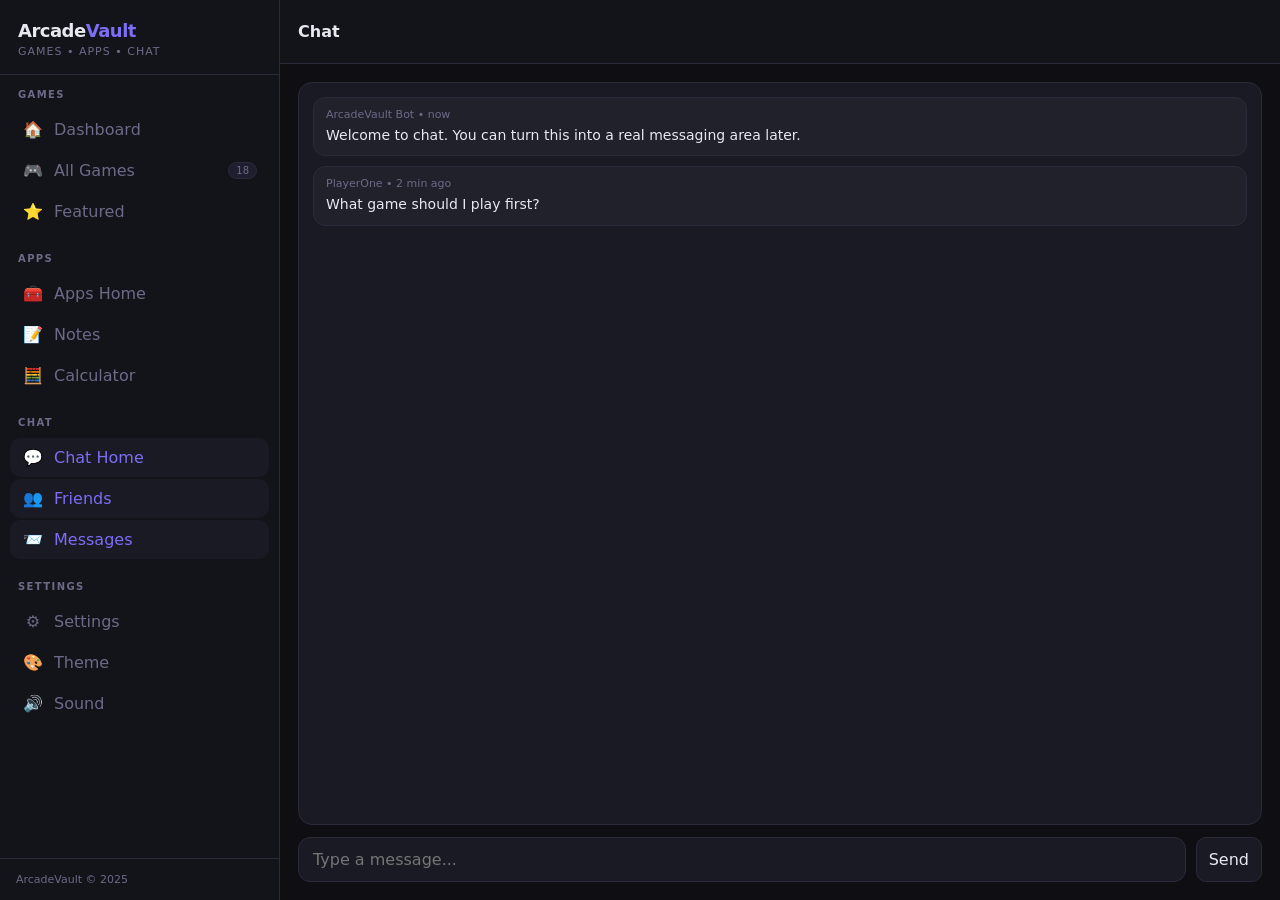
==== chat.html @ eb0f3deb "Add chat.html for chat functionality" ====
<!DOCTYPE html>
<html lang="en">
<head>
  <meta charset="UTF-8" />
  <meta name="viewport" content="width=device-width, initial-scale=1.0" />
  <title>ArcadeVault - Chat</title>
  <link rel="stylesheet" href="style.css" />
  <script src="script.js" defer></script>
</head>
<body>
  <nav class="sidebar" aria-label="Site navigation">
    <div class="brand">
      <h1>Arcade<span>Vault</span></h1>
      <p>Games • Apps • Chat</p>
    </div>

    <div class="sidebar-section">
      <div class="section-label">Games</div>
      <a class="nav-link" data-page="index" href="index.html"><span class="icon">🏠</span> Dashboard</a>
      <a class="nav-link" data-page="games" href="games.html"><span class="icon">🎮</span> All Games <span class="count">18</span></a>
      <a class="nav-link" data-page="games" href="games.html?filter=featured"><span class="icon">⭐</span> Featured</a>
    </div>

    <div class="sidebar-section">
      <div class="section-label">Apps</div>
      <a class="nav-link" data-page="apps" href="apps.html"><span class="icon">🧰</span> Apps Home</a>
      <a class="nav-link" data-page="apps" href="apps.html#notes"><span class="icon">📝</span> Notes</a>
      <a class="nav-link" data-page="apps" href="apps.html#calculator"><span class="icon">🧮</span> Calculator</a>
    </div>

    <div class="sidebar-section">
      <div class="section-label">Chat</div>
      <a class="nav-link active" data-page="chat" href="chat.html"><span class="icon">💬</span> Chat Home</a>
      <a class="nav-link" data-page="chat" href="chat.html#friends"><span class="icon">👥</span> Friends</a>
      <a class="nav-link" data-page="chat" href="chat.html#messages"><span class="icon">📨</span> Messages</a>
    </div>

    <div class="sidebar-section">
      <div class="section-label">Settings</div>
      <a class="nav-link" data-page="settings" href="settings.html"><span class="icon">⚙️</span> Settings</a>
      <a class="nav-link" data-page="settings" href="settings.html#theme"><span class="icon">🎨</span> Theme</a>
      <a class="nav-link" data-page="settings" href="settings.html#sound"><span class="icon">🔊</span> Sound</a>
    </div>

    <div class="sidebar-footer">ArcadeVault &copy; 2025</div>
  </nav>

  <main class="main">
    <div class="topbar">
      <div class="page-title">Chat</div>
    </div>

    <div class="content">
      <div class="chat-box" id="messages">
        <div class="messages" id="messagesList">
          <div class="message">
            <div class="meta">ArcadeVault Bot • now</div>
            <div class="text">Welcome to chat. You can turn this into a real messaging area later.</div>
          </div>
          <div class="message">
            <div class="meta">PlayerOne • 2 min ago</div>
            <div class="text">What game should I play first?</div>
          </div>
        </div>

        <div class="chat-compose">
          <input id="chatInput" type="text" placeholder="Type a message..." />
          <button class="btn" onclick="sendChat()">Send</button>
        </div>
      </div>

      <div class="section" id="friends" style="margin-top:24px;">
        <div class="section-head"><h2>Friends</h2></div>
        <div class="pills">
          <span class="pill">Nova</span>
          <span class="pill">Kai</span>
          <span class="pill">Milo</span>
          <span class="pill">Sky</span>
        </div>
      </div>
    </div>
  </main>
</body>
</html>
---- style.css ----
:root {
  --bg: #0f0f13;
  --panel: #13131a;
  --panel-2: #1a1a24;
  --panel-3: #202030;
  --border: #2a2a3a;
  --text: #e8e8f0;
  --muted: #6b6b88;
  --accent: #7c6ef5;
  --accent-2: #5ef5b8;
  --warn: #f5cc5e;
  --danger: #f56e5e;
  --shadow: 0 12px 32px rgba(0, 0, 0, 0.35);
}

* { box-sizing: border-box; margin: 0; padding: 0; }

html, body {
  height: 100%;
}

body {
  font-family: "Segoe UI", system-ui, sans-serif;
  background: var(--bg);
  color: var(--text);
  display: flex;
  min-height: 100vh;
  overflow: hidden;
}

a {
  color: inherit;
  text-decoration: none;
}

button, input, textarea, select {
  font: inherit;
}

.sidebar {
  width: 280px;
  min-width: 280px;
  background: var(--panel);
  border-right: 1px solid var(--border);
  display: flex;
  flex-direction: column;
  overflow-y: auto;
}

.brand {
  padding: 20px 18px 16px;
  border-bottom: 1px solid var(--border);
}

.brand h1 {
  font-size: 18px;
  font-weight: 800;
  letter-spacing: -0.5px;
}

.brand h1 span {
  color: var(--accent);
}

.brand p {
  margin-top: 4px;
  font-size: 11px;
  color: var(--muted);
  letter-spacing: 1px;
  text-transform: uppercase;
}

.sidebar-section {
  padding: 14px 10px 6px;
}

.section-label {
  padding: 0 8px 8px;
  font-size: 10px;
  font-weight: 800;
  letter-spacing: 1.4px;
  text-transform: uppercase;
  color: var(--muted);
}

.nav-link {
  display: flex;
  align-items: center;
  gap: 10px;
  padding: 10px 12px;
  margin: 2px 0;
  border-radius: 10px;
  color: var(--muted);
  transition: 0.15s ease;
  position: relative;
}

.nav-link:hover {
  background: var(--panel-2);
  color: var(--text);
}

.nav-link.active {
  background: var(--panel-2);
  color: var(--accent);
}

.nav-link .icon {
  width: 22px;
  text-align: center;
}

.nav-link .count {
  margin-left: auto;
  font-size: 10px;
  padding: 2px 7px;
  border-radius: 999px;
  background: #1e1e2e;
  color: var(--muted);
  border: 1px solid var(--border);
}

.sidebar-footer {
  margin-top: auto;
  padding: 14px 16px;
  border-top: 1px solid var(--border);
  color: var(--muted);
  font-size: 11px;
}

.main {
  flex: 1;
  display: flex;
  flex-direction: column;
  overflow: hidden;
}

.topbar {
  height: 64px;
  display: flex;
  align-items: center;
  justify-content: space-between;
  padding: 0 18px;
  background: var(--panel);
  border-bottom: 1px solid var(--border);
  gap: 12px;
}

.page-title {
  font-size: 16px;
  font-weight: 800;
}

.topbar-tools {
  display: flex;
  gap: 10px;
  align-items: center;
}

.search {
  width: min(360px, 44vw);
  background: var(--bg);
  border: 1px solid var(--border);
  color: var(--text);
  border-radius: 10px;
  padding: 10px 12px;
  outline: none;
}

.search:focus {
  border-color: var(--accent);
}

.content {
  flex: 1;
  overflow-y: auto;
  padding: 18px;
}

.section {
  margin-bottom: 24px;
}

.section-head {
  display: flex;
  align-items: center;
  justify-content: space-between;
  gap: 10px;
  margin-bottom: 12px;
}

.section-head h2 {
  font-size: 12px;
  text-transform: uppercase;
  letter-spacing: 1px;
  color: var(--muted);
}

.grid {
  display: grid;
  grid-template-columns: repeat(auto-fill, minmax(160px, 1fr));
  gap: 12px;
}

.card {
  background: var(--panel-2);
  border: 1px solid var(--border);
  border-radius: 14px;
  overflow: hidden;
  box-shadow: var(--shadow);
}

.card .thumb {
  aspect-ratio: 16 / 10;
  display: flex;
  align-items: center;
  justify-content: center;
  font-size: 40px;
  position: relative;
}

.card .body {
  padding: 10px 11px 12px;
}

.card h3 {
  font-size: 13px;
  font-weight: 800;
  white-space: nowrap;
  overflow: hidden;
  text-overflow: ellipsis;
}

.card p {
  margin-top: 4px;
  font-size: 10px;
  color: var(--muted);
  text-transform: uppercase;
  letter-spacing: 0.5px;
}

.badge {
  position: absolute;
  top: 8px;
  right: 8px;
  font-size: 9px;
  font-weight: 800;
  padding: 3px 7px;
  border-radius: 999px;
  text-transform: uppercase;
}

.badge.hot { background: rgba(245,110,94,0.16); color: #f59b8c; border: 1px solid rgba(245,110,94,0.28); }
.badge.new { background: rgba(94,245,184,0.16); color: var(--accent-2); border: 1px solid rgba(94,245,184,0.28); }
.badge.top { background: rgba(245,204,94,0.16); color: #f5d98c; border: 1px solid rgba(245,204,94,0.28); }

.player {
  position: absolute;
  inset: 0;
  background: #09090e;
  z-index: 100;
  display: none;
  flex-direction: column;
}

.player.open {
  display: flex;
}

.player-bar {
  height: 56px;
  background: var(--panel);
  border-bottom: 1px solid var(--border);
  display: flex;
  align-items: center;
  gap: 10px;
  padding: 0 14px;
}

.btn {
  border: 1px solid var(--border);
  background: var(--panel-2);
  color: var(--text);
  padding: 8px 12px;
  border-radius: 10px;
  cursor: pointer;
}

.btn:hover {
  border-color: var(--accent);
  color: var(--accent);
}

.player-title {
  flex: 1;
  font-weight: 800;
  font-size: 14px;
}

.player iframe {
  width: 100%;
  height: 100%;
  border: 0;
  background: #000;
}

.form {
  max-width: 720px;
  display: grid;
  gap: 12px;
}

.field {
  display: grid;
  gap: 6px;
}

.field label {
  font-size: 12px;
  color: var(--muted);
  font-weight: 700;
}

.field input,
.field textarea,
.field select {
  background: var(--panel-2);
  border: 1px solid var(--border);
  color: var(--text);
  border-radius: 10px;
  padding: 10px 12px;
  outline: none;
}

.field textarea {
  min-height: 120px;
  resize: vertical;
}

.pills {
  display: flex;
  flex-wrap: wrap;
  gap: 8px;
}

.pill {
  padding: 7px 10px;
  border-radius: 999px;
  background: var(--panel-2);
  border: 1px solid var(--border);
  color: var(--muted);
}

.chat-box {
  display: grid;
  grid-template-rows: 1fr auto;
  gap: 12px;
  height: calc(100vh - 64px - 36px);
}

.messages {
  background: var(--panel-2);
  border: 1px solid var(--border);
  border-radius: 14px;
  padding: 14px;
  overflow-y: auto;
}

.message {
  padding: 10px 12px;
  border-radius: 12px;
  background: rgba(255,255,255,0.03);
  border: 1px solid var(--border);
  margin-bottom: 10px;
}

.message .meta {
  font-size: 11px;
  color: var(--muted);
  margin-bottom: 4px;
}

.message .text {
  font-size: 14px;
  line-height: 1.45;
}

.chat-compose {
  display: flex;
  gap: 10px;
}

.chat-compose input {
  flex: 1;
  background: var(--panel-2);
  border: 1px solid var(--border);
  color: var(--text);
  border-radius: 12px;
  padding: 12px 14px;
  outline: none;
}

.chat-compose button {
  white-space: nowrap;
}

.settings-grid {
  display: grid;
  grid-template-columns: repeat(auto-fit, minmax(240px, 1fr));
  gap: 14px;
}

.setting-card {
  background: var(--panel-2);
  border: 1px solid var(--border);
  border-radius: 14px;
  padding: 14px;
}

.setting-card h3 {
  font-size: 14px;
  margin-bottom: 8px;
}

.setting-card p {
  font-size: 13px;
  color: var(--muted);
  line-height: 1.5;
}

::-webkit-scrollbar { width: 6px; }
::-webkit-scrollbar-track { background: transparent; }
::-webkit-scrollbar-thumb { background: var(--border); border-radius: 999px; }
::-webkit-scrollbar-thumb:hover { background: var(--muted); }

@media (max-width: 860px) {
  body { flex-direction: column; }
  .sidebar { width: 100%; min-width: 0; max-height: 280px; }
  .main { min-height: 0; }
  .search { width: 100%; }
  .topbar { flex-direction: column; align-items: stretch; height: auto; padding: 12px 14px; }
  .topbar-tools { flex-direction: column; align-items: stretch; }
}
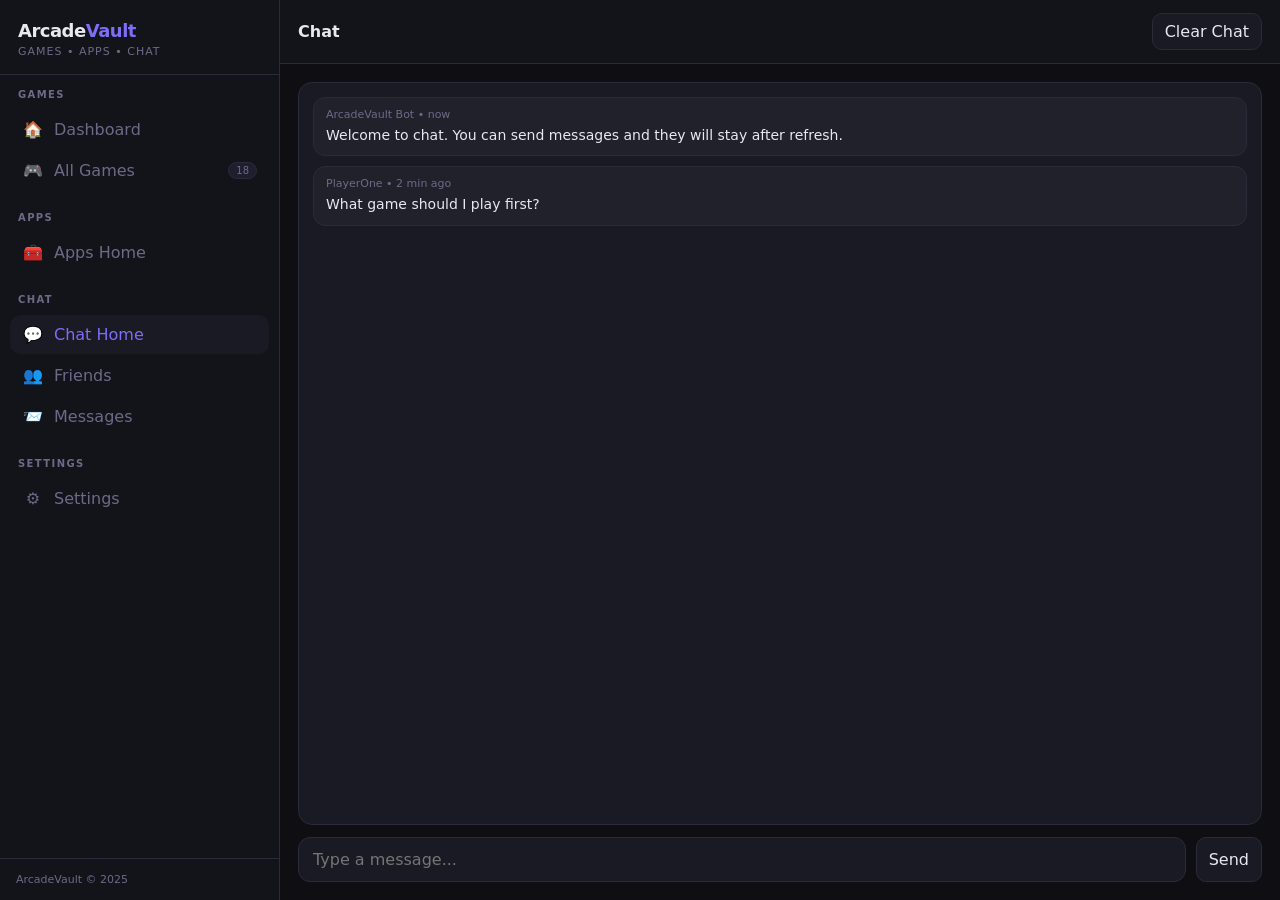
==== commit 78c266a3: "Refactor chat sidebar and message display structure" ====
--- a/chat.html
+++ b/chat.html
@@ -18,28 +18,23 @@
       <div class="section-label">Games</div>
       <a class="nav-link" data-page="index" href="index.html"><span class="icon">🏠</span> Dashboard</a>
       <a class="nav-link" data-page="games" href="games.html"><span class="icon">🎮</span> All Games <span class="count">18</span></a>
-      <a class="nav-link" data-page="games" href="games.html?filter=featured"><span class="icon">⭐</span> Featured</a>
     </div>
 
     <div class="sidebar-section">
       <div class="section-label">Apps</div>
       <a class="nav-link" data-page="apps" href="apps.html"><span class="icon">🧰</span> Apps Home</a>
-      <a class="nav-link" data-page="apps" href="apps.html#notes"><span class="icon">📝</span> Notes</a>
-      <a class="nav-link" data-page="apps" href="apps.html#calculator"><span class="icon">🧮</span> Calculator</a>
     </div>
 
     <div class="sidebar-section">
       <div class="section-label">Chat</div>
       <a class="nav-link active" data-page="chat" href="chat.html"><span class="icon">💬</span> Chat Home</a>
-      <a class="nav-link" data-page="chat" href="chat.html#friends"><span class="icon">👥</span> Friends</a>
-      <a class="nav-link" data-page="chat" href="chat.html#messages"><span class="icon">📨</span> Messages</a>
+      <a class="nav-link" href="#friends"><span class="icon">👥</span> Friends</a>
+      <a class="nav-link" href="#messages"><span class="icon">📨</span> Messages</a>
     </div>
 
     <div class="sidebar-section">
       <div class="section-label">Settings</div>
       <a class="nav-link" data-page="settings" href="settings.html"><span class="icon">⚙️</span> Settings</a>
-      <a class="nav-link" data-page="settings" href="settings.html#theme"><span class="icon">🎨</span> Theme</a>
-      <a class="nav-link" data-page="settings" href="settings.html#sound"><span class="icon">🔊</span> Sound</a>
     </div>
 
     <div class="sidebar-footer">ArcadeVault &copy; 2025</div>
@@ -48,22 +43,16 @@
   <main class="main">
     <div class="topbar">
       <div class="page-title">Chat</div>
+      <div class="topbar-tools">
+        <button class="btn" onclick="clearChat()">Clear Chat</button>
+      </div>
     </div>
 
     <div class="content">
-      <div class="chat-box" id="messages">
-        <div class="messages" id="messagesList">
-          <div class="message">
-            <div class="meta">ArcadeVault Bot • now</div>
-            <div class="text">Welcome to chat. You can turn this into a real messaging area later.</div>
-          </div>
-          <div class="message">
-            <div class="meta">PlayerOne • 2 min ago</div>
-            <div class="text">What game should I play first?</div>
-          </div>
-        </div>
+      <div class="chat-box">
+        <div class="messages" id="messagesList"></div>
 
-        <div class="chat-compose">
+        <div class="chat-compose" id="messages">
           <input id="chatInput" type="text" placeholder="Type a message..." />
           <button class="btn" onclick="sendChat()">Send</button>
         </div>
